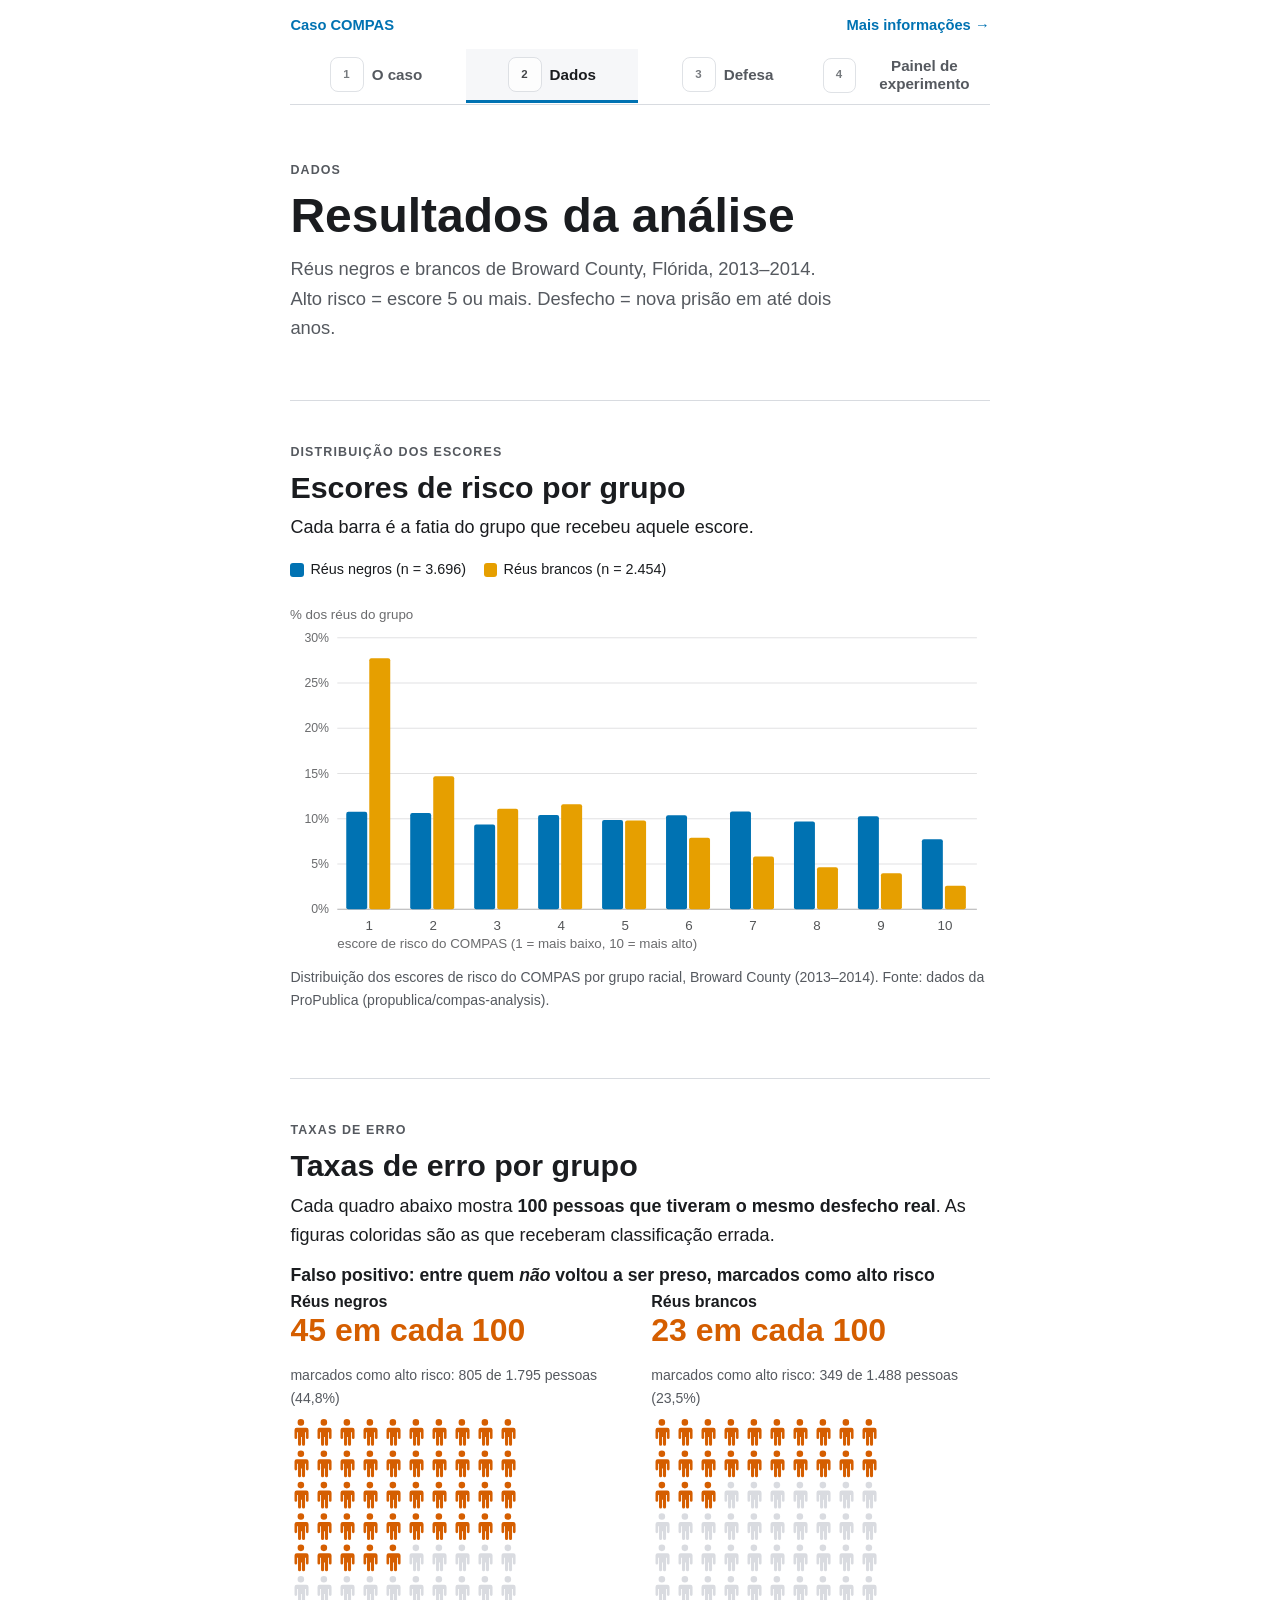
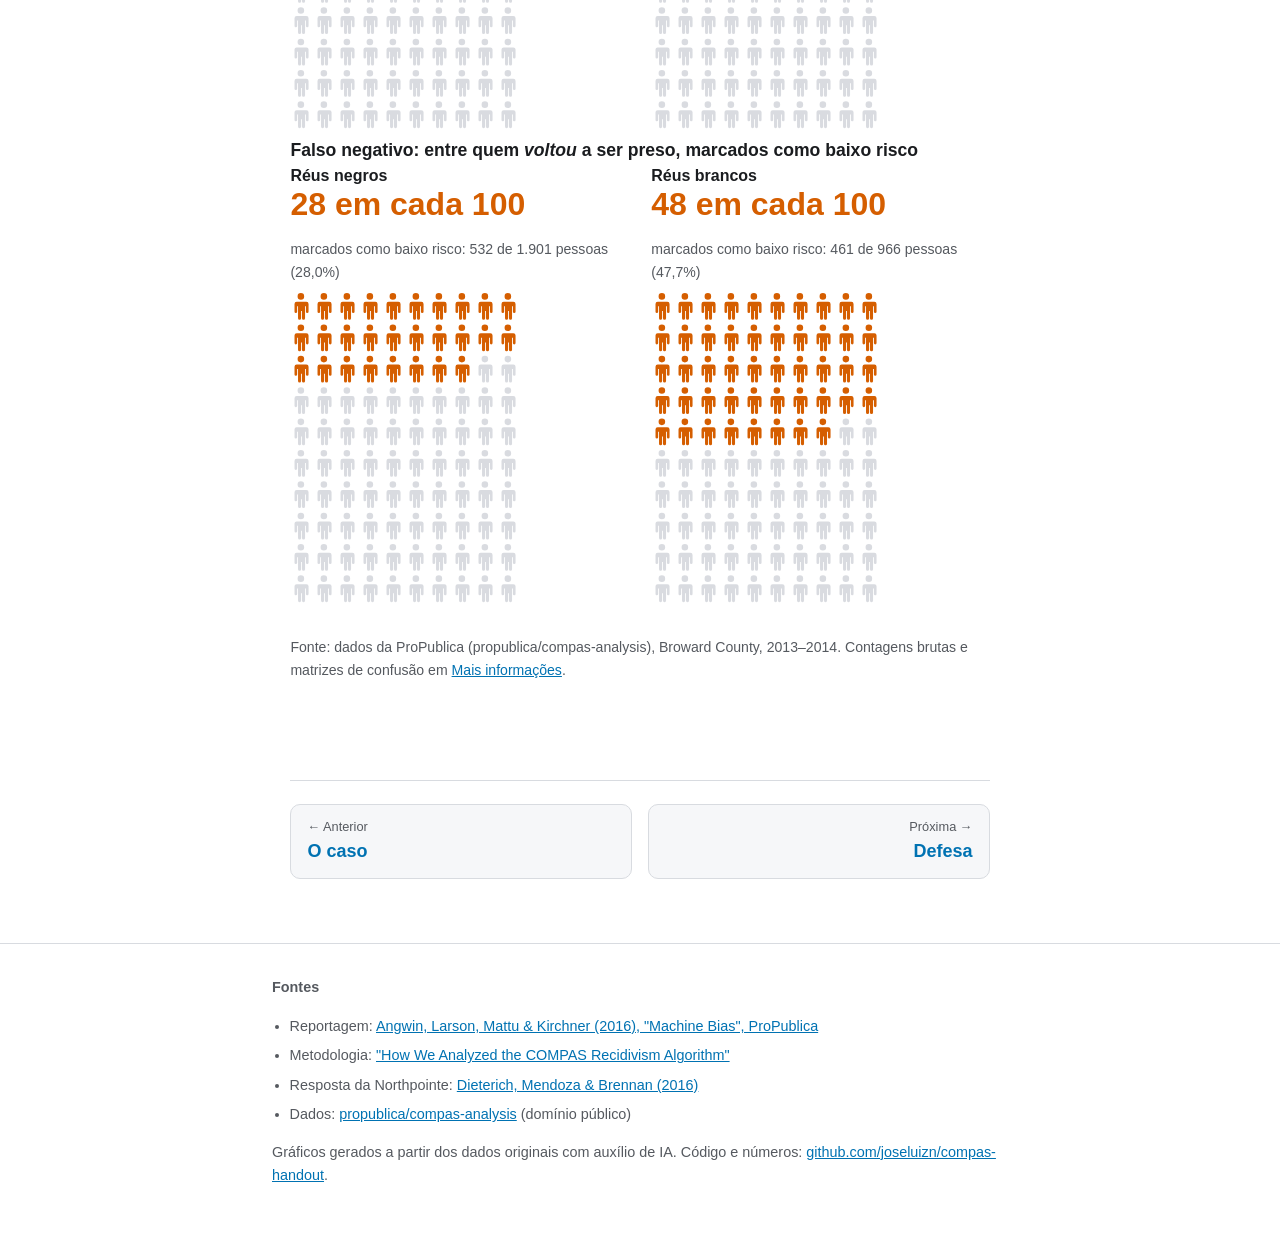
==== dados.html @ cc0e9880 "Divide o conteúdo em quatro páginas com navegação paginada Separa a narrativa em O caso, Dados, Defe" ====
<!doctype html>
<html lang="pt-BR">

<head>
  <meta charset="utf-8">
  <meta name="viewport" content="width=device-width, initial-scale=1">
  <title>Dados — Caso COMPAS</title>
  <meta name="description" content="Distribuição dos escores e taxas de erro por grupo racial, Broward County, 2013–2014.">
  <link rel="stylesheet" href="css/style.css">
</head>

<body>

  <header class="topo">
    <div class="topo-linha">
      <a class="marca" href="index.html">Caso COMPAS</a>
      <a class="mais" href="mais-informacoes.html">Mais informações →</a>
    </div>
    <nav class="abas" aria-label="Páginas do site">
      <ol>
        <li><a href="index.html"><span class="num">1</span>O caso</a></li>
        <li><a href="dados.html" aria-current="page"><span class="num">2</span>Dados</a></li>
        <li><a href="defesa.html"><span class="num">3</span>Defesa</a></li>
        <li><a href="painel.html"><span class="num">4</span>Painel de experimento</a></li>
      </ol>
    </nav>
  </header>

  <main>

    <section class="passo hero">
      <p class="rotulo">Dados</p>
      <h1>Resultados da análise</h1>
      <p class="sub">Réus negros e brancos de Broward County, Flórida, 2013–2014. Alto risco = escore 5
        ou mais. Desfecho = nova prisão em até dois anos.</p>
    </section>

    <section class="passo">
      <p class="rotulo">Distribuição dos escores</p>
      <h2>Escores de risco por grupo</h2>
      <p>Cada barra é a fatia do grupo que recebeu aquele escore.</p>
      <div class="legenda" id="legenda-decis"></div>
      <figure>
        <div class="rolavel" id="grafico-decis"></div>
        <figcaption>Distribuição dos escores de risco do COMPAS por grupo racial, Broward County
          (2013–2014). Fonte: dados da ProPublica (propublica/compas-analysis).</figcaption>
      </figure>
    </section>

    <section class="passo">
      <p class="rotulo">Taxas de erro</p>
      <h2>Taxas de erro por grupo</h2>
      <p>Cada quadro abaixo mostra <strong>100 pessoas que tiveram o mesmo desfecho real</strong>.
        As figuras coloridas são as que receberam classificação errada.</p>

      <h3>Falso positivo: entre quem <em>não</em> voltou a ser preso, marcados como alto risco</h3>
      <div class="waffles" id="waffles-fpr"></div>

      <h3>Falso negativo: entre quem <em>voltou</em> a ser preso, marcados como baixo risco</h3>
      <div class="waffles" id="waffles-fnr"></div>

      <p class="nota-fonte">Fonte: dados da ProPublica (propublica/compas-analysis), Broward County,
        2013–2014. Contagens brutas e matrizes de confusão em
        <a href="mais-informacoes.html">Mais informações</a>.</p>
    </section>

  <nav class="pager" aria-label="Navegação entre páginas">
    <a class="ant" href="index.html"><small>← Anterior</small>O caso</a>
    <a class="prox" href="defesa.html"><small>Próxima →</small>Defesa</a>
  </nav>

  </main>

  <footer>
    <div class="interno">
      <p><strong>Fontes</strong></p>
      <ul>
        <li>Reportagem: <a
            href="https://www.propublica.org/article/machine-bias-risk-assessments-in-criminal-sentencing">Angwin,
            Larson, Mattu &amp; Kirchner (2016), "Machine Bias", ProPublica</a></li>
        <li>Metodologia: <a
            href="https://www.propublica.org/article/how-we-analyzed-the-compas-recidivism-algorithm">"How We Analyzed
            the COMPAS Recidivism Algorithm"</a></li>
        <li>Resposta da Northpointe: <a
            href="https://embed.documentcloud.org/documents/2998391-ProPublica-Commentary-Final-070616/">Dieterich,
            Mendoza &amp; Brennan (2016)</a></li>
        <li>Dados: <a href="https://github.com/propublica/compas-analysis">propublica/compas-analysis</a> (domínio
          público)</li>
      </ul>
      <p>Gráficos gerados a partir dos dados originais com auxílio de IA. Código e números:
        <a href="https://github.com/joseluizn/compas-handout">github.com/joseluizn/compas-handout</a>.
      </p>
    </div>
  </footer>

  <script src="js/metrics-data.js"></script>
  <script src="js/story.js"></script>
</body>

</html>
---- css/style.css ----
/* COMPAS — hand-out visual. Paleta Okabe-Ito, sem dependências externas. */

:root {
  --azul: #0072b2;
  --laranja: #e69f00;
  --vermelho: #d55e00;
  --verde: #009e73;
  --roxo: #cc79a7;

  --bg: #ffffff;
  --bg-alt: #f6f7f9;
  --texto: #1a1c1f;
  --texto-suave: #55595f;
  --linha: #d8dbe0;
  --cinza-dado: #b9bec6;
  --realce: #fff6e2;
}

@media (prefers-color-scheme: dark) {
  :root {
    --azul: #4ea8de;
    --laranja: #f0b64a;
    --vermelho: #ff7a3d;
    --verde: #35c79a;
    --bg: #14161a;
    --bg-alt: #1c1f25;
    --texto: #eceef1;
    --texto-suave: #a5abb4;
    --linha: #333840;
    --cinza-dado: #565d67;
    --realce: #2a2417;
  }
}

* { box-sizing: border-box; }

body {
  margin: 0;
  background: var(--bg);
  color: var(--texto);
  font-family: "Source Sans Pro", "Inter", -apple-system, BlinkMacSystemFont,
    "Segoe UI", Helvetica, Arial, sans-serif;
  font-size: 18px;
  line-height: 1.6;
  -webkit-text-size-adjust: 100%;
}

main { max-width: 46rem; margin: 0 auto; padding: 0 1.15rem 4rem; }

h1, h2, h3 { line-height: 1.2; text-wrap: balance; }
h1 { font-size: clamp(1.9rem, 6vw, 3rem); margin: 0 0 .6rem; }
h2 { font-size: clamp(1.35rem, 4.2vw, 1.9rem); margin: 0 0 .5rem; }
h3 { font-size: 1.1rem; margin: 0 0 .35rem; }

p { margin: 0 0 1rem; }
a { color: var(--azul); }
strong { font-weight: 700; }

.passo {
  padding: 2.6rem 0;
  border-top: 1px solid var(--linha);
}

.rotulo {
  font-size: .78rem;
  letter-spacing: .09em;
  text-transform: uppercase;
  color: var(--texto-suave);
  margin: 0 0 .4rem;
  font-weight: 700;
}

/* Hero */
.hero {
  padding: 3.5rem 0 2.6rem;
  border-top: none;
}
.hero p.sub { font-size: 1.15rem; color: var(--texto-suave); max-width: 34rem; }
.nota-fonte { font-size: .88rem; color: var(--texto-suave); margin-top: 1.4rem; }

/* Blocos */
.caixa {
  background: var(--bg-alt);
  border: 1px solid var(--linha);
  border-radius: 10px;
  padding: 1.1rem 1.25rem;
  margin: 1.25rem 0;
}
.caixa h3 { margin-top: 0; }
.caixa ul { margin: .4rem 0 0; padding-left: 1.1rem; }
.caixa li { margin-bottom: .35rem; }
.caixa.realce { background: var(--realce); }

.criterio dt { font-weight: 700; margin-top: .7rem; }
.criterio dd { margin: 0 0 .2rem; color: var(--texto-suave); }

/* Gráficos */
figure { margin: 1.6rem 0; }
figure svg { width: 100%; height: auto; display: block; overflow: visible; }
figcaption {
  font-size: .88rem;
  color: var(--texto-suave);
  margin-top: .6rem;
}
.rolavel { overflow-x: auto; }

.legenda { display: flex; flex-wrap: wrap; gap: .35rem 1.1rem; margin: .3rem 0 .8rem; font-size: .9rem; }
.legenda span { display: inline-flex; align-items: center; gap: .4rem; }
.chip { width: .85rem; height: .85rem; border-radius: 3px; display: inline-block; }

/* Waffles */
.waffles { display: grid; grid-template-columns: repeat(auto-fit, minmax(15rem, 1fr)); gap: 1.4rem; }
.waffle h3 { font-size: 1rem; margin-bottom: .1rem; }
.waffle .valor { font-size: 2rem; font-weight: 700; line-height: 1.1; }
.waffle .detalhe { font-size: .88rem; color: var(--texto-suave); margin-bottom: .5rem; }

/* Widget */
.widget { background: var(--bg-alt); border: 1px solid var(--linha); border-radius: 10px; padding: 1.2rem; }
.widget label { display: block; font-weight: 700; margin-bottom: .3rem; }
.widget input[type="range"] { width: 100%; accent-color: var(--azul); }
.grade-num { display: grid; grid-template-columns: repeat(auto-fit, minmax(13rem, 1fr)); gap: .9rem; margin-top: 1rem; }
.grade-num .k { text-transform: none; letter-spacing: 0; line-height: 1.35; min-height: 3.4em; }
.grade-num .k small { display: block; opacity: .75; }
.num { background: var(--bg); border: 1px solid var(--linha); border-radius: 8px; padding: .6rem .75rem; }
.num .k { font-size: .8rem; color: var(--texto-suave); text-transform: uppercase; letter-spacing: .05em; }
.num .v { font-size: 1.5rem; font-weight: 700; font-variant-numeric: tabular-nums; }
.nota-widget { font-size: .95rem; margin-top: 1rem; }

/* Tabelas */
table { border-collapse: collapse; width: 100%; font-variant-numeric: tabular-nums; }
th, td { text-align: left; padding: .45rem .6rem; border-bottom: 1px solid var(--linha); }
th { font-size: .85rem; text-transform: uppercase; letter-spacing: .05em; color: var(--texto-suave); }
td.n { text-align: right; }

.matrizes { display: grid; grid-template-columns: repeat(auto-fit, minmax(17rem, 1fr)); gap: 1.4rem; }
.matriz table { font-size: .95rem; }
.matriz td.cell { text-align: right; font-weight: 700; }
.matriz .derivadas { font-size: .88rem; color: var(--texto-suave); margin-top: .5rem; }

/* Tarefa */
ol.perguntas { padding-left: 1.2rem; }
ol.perguntas li { margin-bottom: .8rem; }

/* Navegação e rodapé */
.topo { max-width: 46rem; margin: 0 auto; padding: .9rem 1.15rem 0; font-size: .92rem; }
.topo-linha { display: flex; justify-content: space-between; align-items: center; gap: 1rem; }
.topo a { text-decoration: none; font-weight: 700; }
.topo .mais[aria-current="page"] { color: var(--texto); }

.abas { margin-top: .7rem; border-bottom: 1px solid var(--linha); }
.abas ol { list-style: none; margin: 0; padding: 0; display: flex; gap: .25rem; }
.abas li { flex: 1 1 0; min-width: 0; }
.abas a {
  display: flex; flex-direction: column; align-items: center; gap: .1rem;
  padding: .5rem .3rem; text-align: center; line-height: 1.2;
  color: var(--texto-suave); border-bottom: 3px solid transparent; margin-bottom: -1px;
  font-size: .78rem; hyphens: auto;
}
.abas a .num { font-size: .72rem; letter-spacing: .08em; opacity: .8; }
.abas a[aria-current="page"] { color: var(--texto); border-bottom-color: var(--azul); background: var(--bg-alt); }
@media (min-width: 560px) {
  .abas a { flex-direction: row; justify-content: center; gap: .5rem; font-size: .95rem; }
}

.pager { display: flex; justify-content: space-between; gap: 1rem; margin-top: 2.6rem; padding-top: 1.4rem; border-top: 1px solid var(--linha); }
.pager a, .pager .vazio { flex: 1 1 0; min-width: 0; }
.pager a {
  display: block; padding: .75rem 1rem; border: 1px solid var(--linha); border-radius: 10px;
  text-decoration: none; font-weight: 700; background: var(--bg-alt);
}
.pager a small { display: block; font-weight: 400; color: var(--texto-suave); font-size: .8rem; }
.pager .prox { text-align: right; }
footer {
  border-top: 1px solid var(--linha);
  padding: 2rem 1.15rem 3rem;
  font-size: .9rem;
  color: var(--texto-suave);
}
footer .interno { max-width: 46rem; margin: 0 auto; }
footer ul { padding-left: 1.1rem; }
footer li { margin-bottom: .4rem; word-break: break-word; }
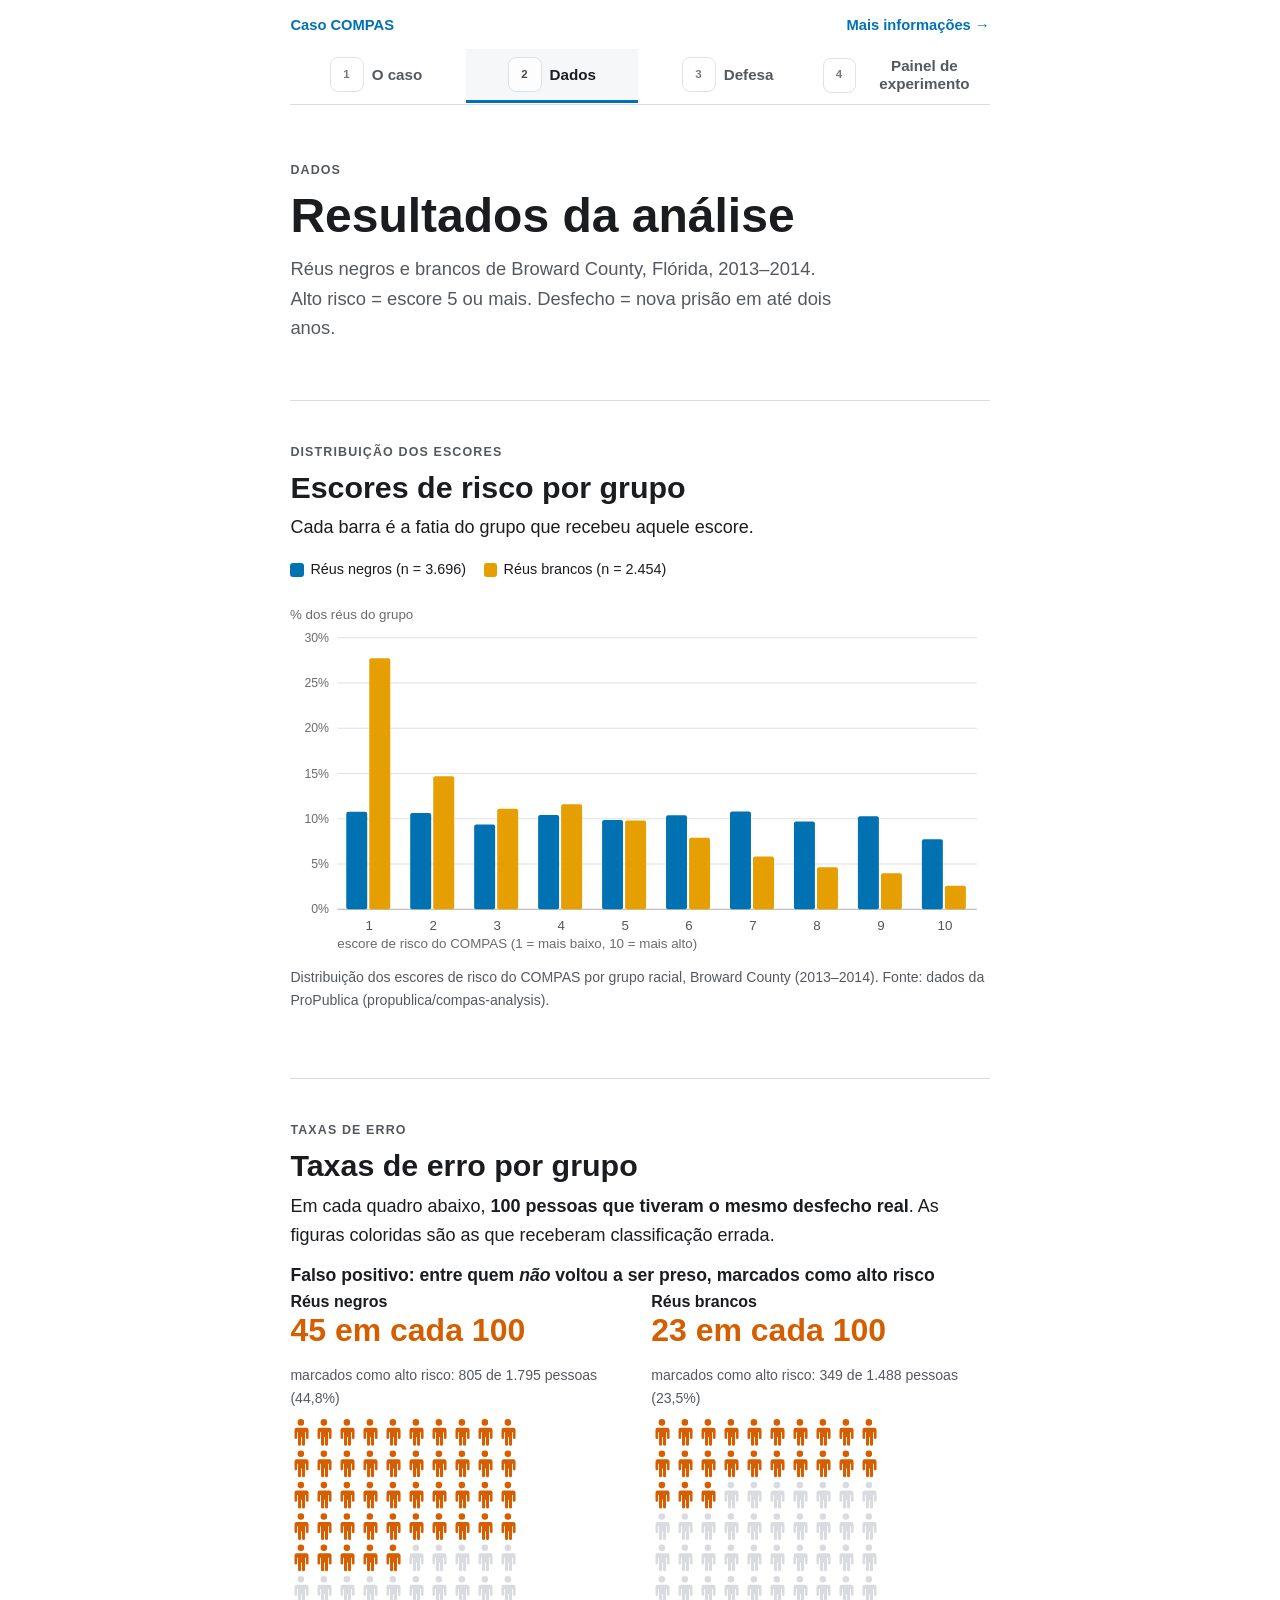
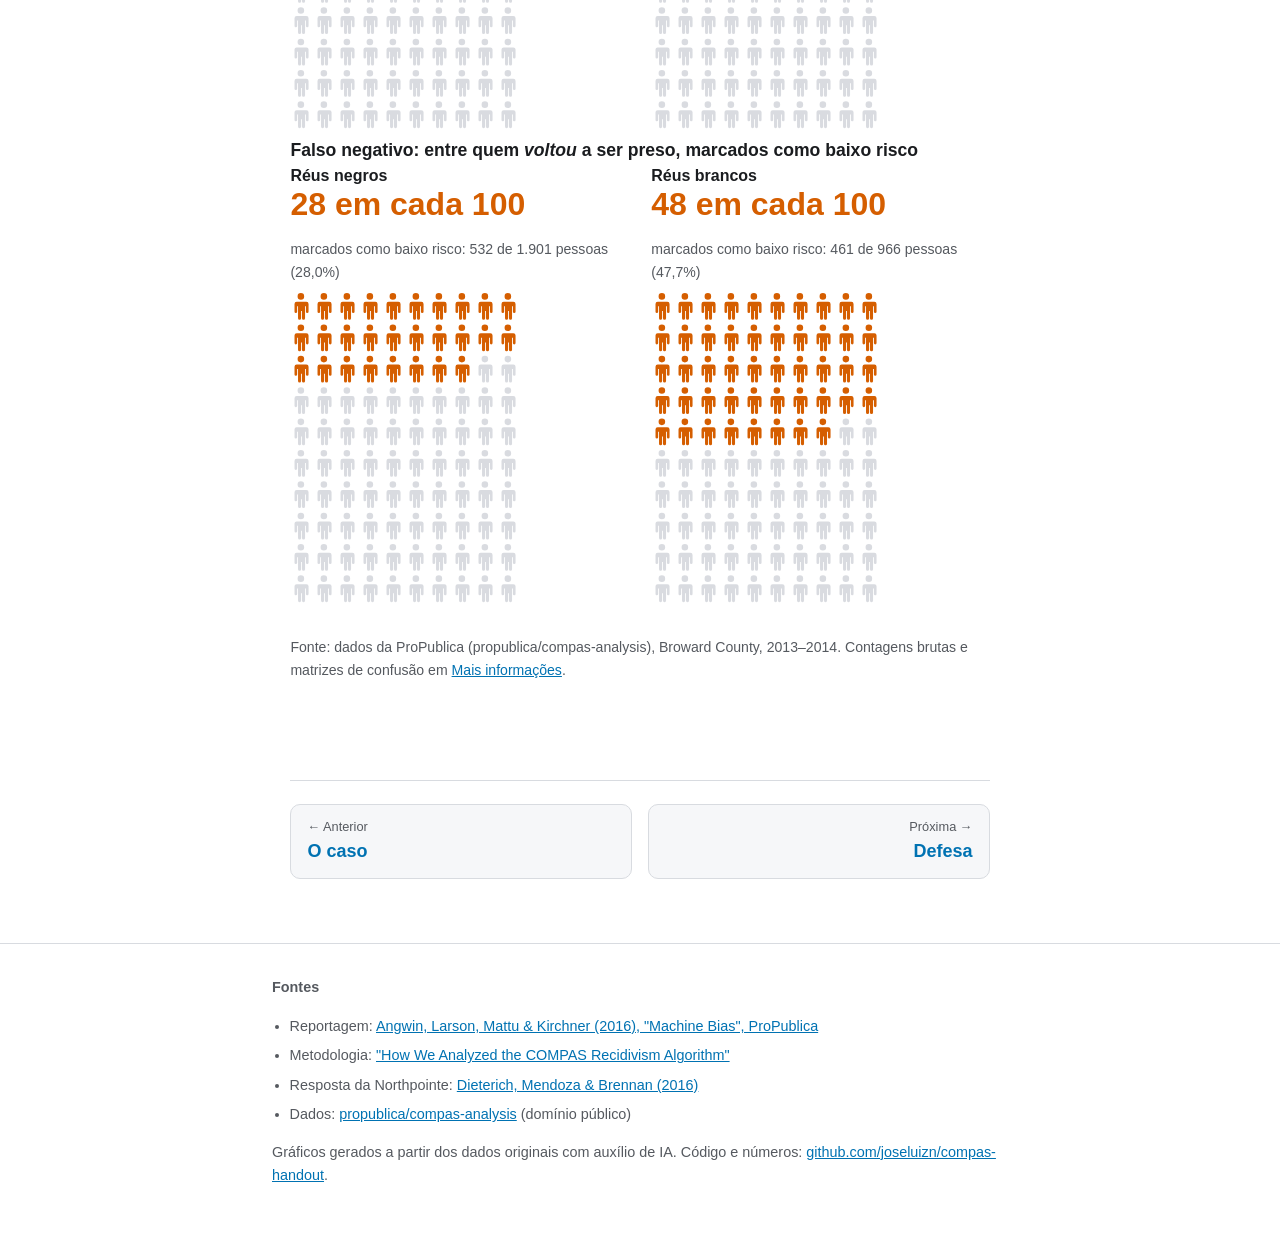
==== commit 63114511: "Ajusta legenda dos quadros de erro Co-Authored-By: Claude Opus 5.5 <noreply@anthropic.com> Claude-Se" ====
--- a/dados.html
+++ b/dados.html
@@ -50,7 +50,7 @@
     <section class="passo">
       <p class="rotulo">Taxas de erro</p>
       <h2>Taxas de erro por grupo</h2>
-      <p>Cada quadro abaixo mostra <strong>100 pessoas que tiveram o mesmo desfecho real</strong>.
+      <p>Em cada quadro abaixo, <strong>100 pessoas que tiveram o mesmo desfecho real</strong>.
         As figuras coloridas são as que receberam classificação errada.</p>
 
       <h3>Falso positivo: entre quem <em>não</em> voltou a ser preso, marcados como alto risco</h3>
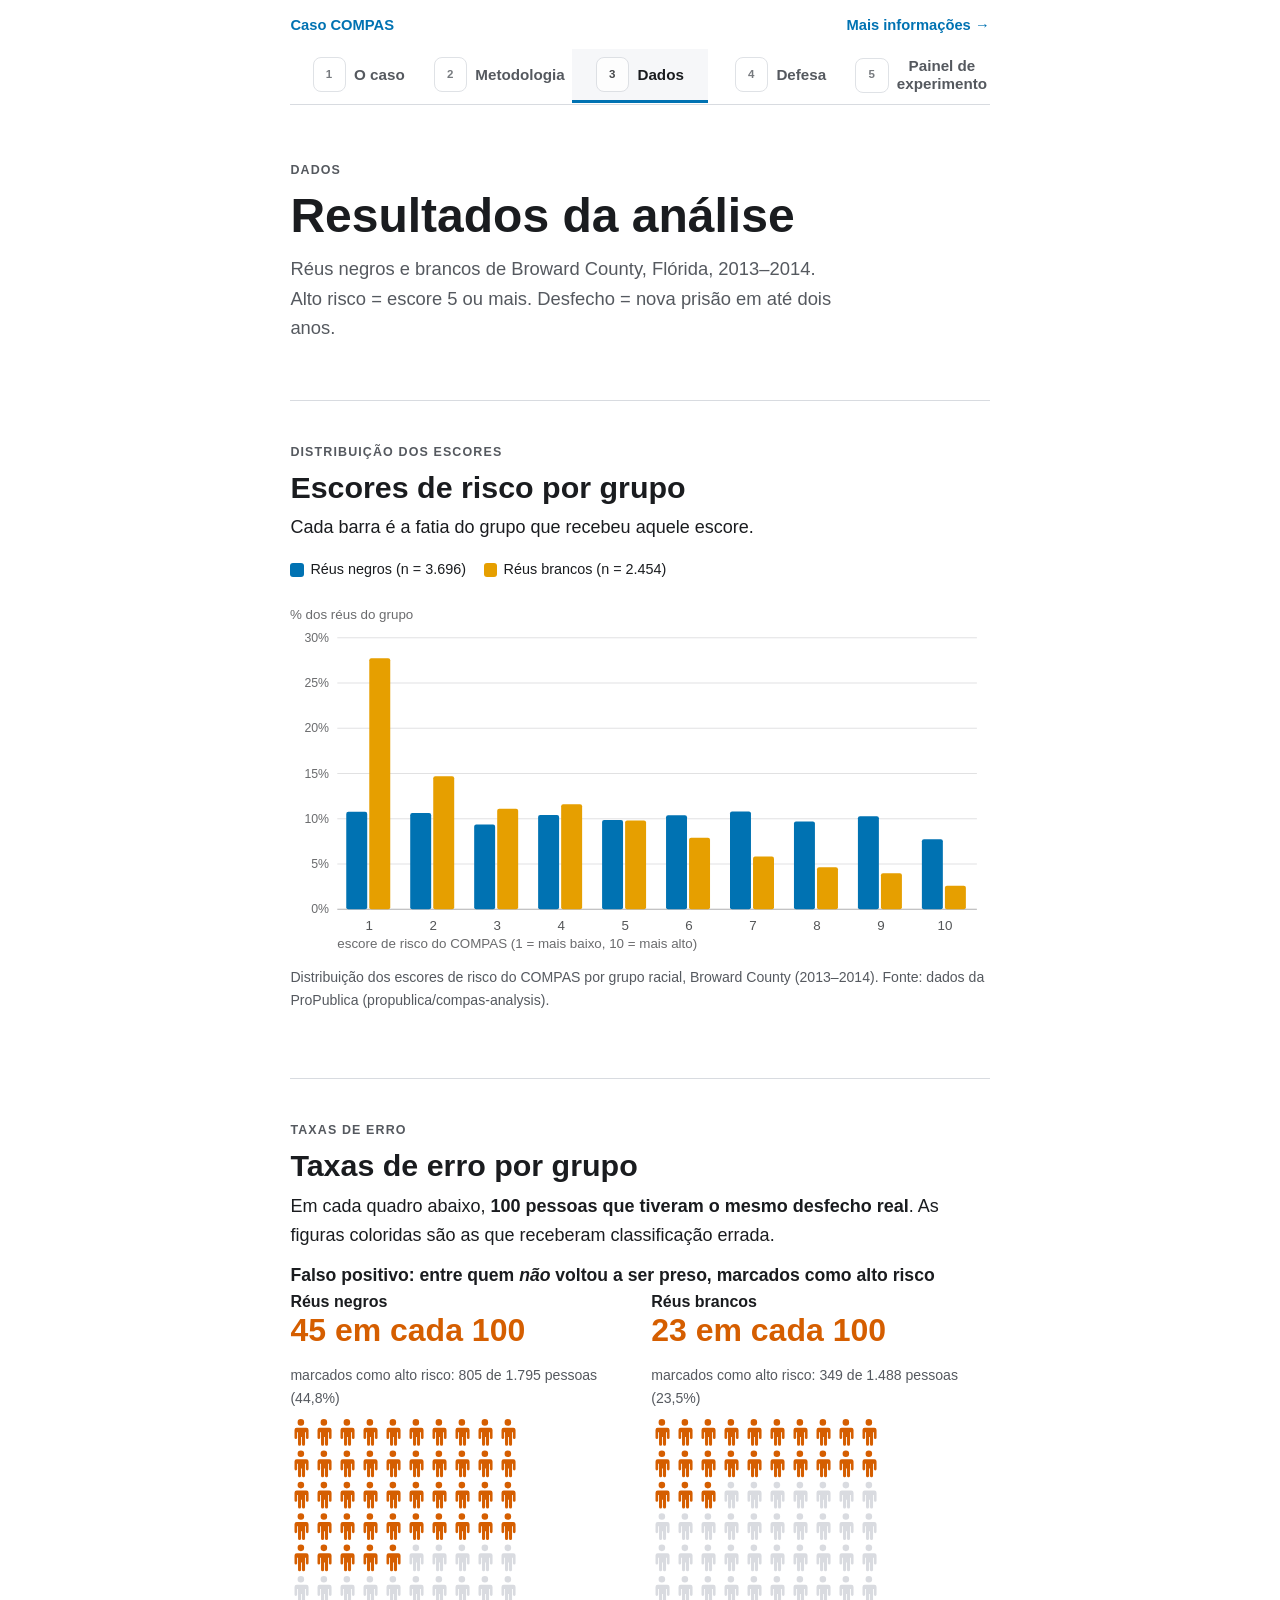
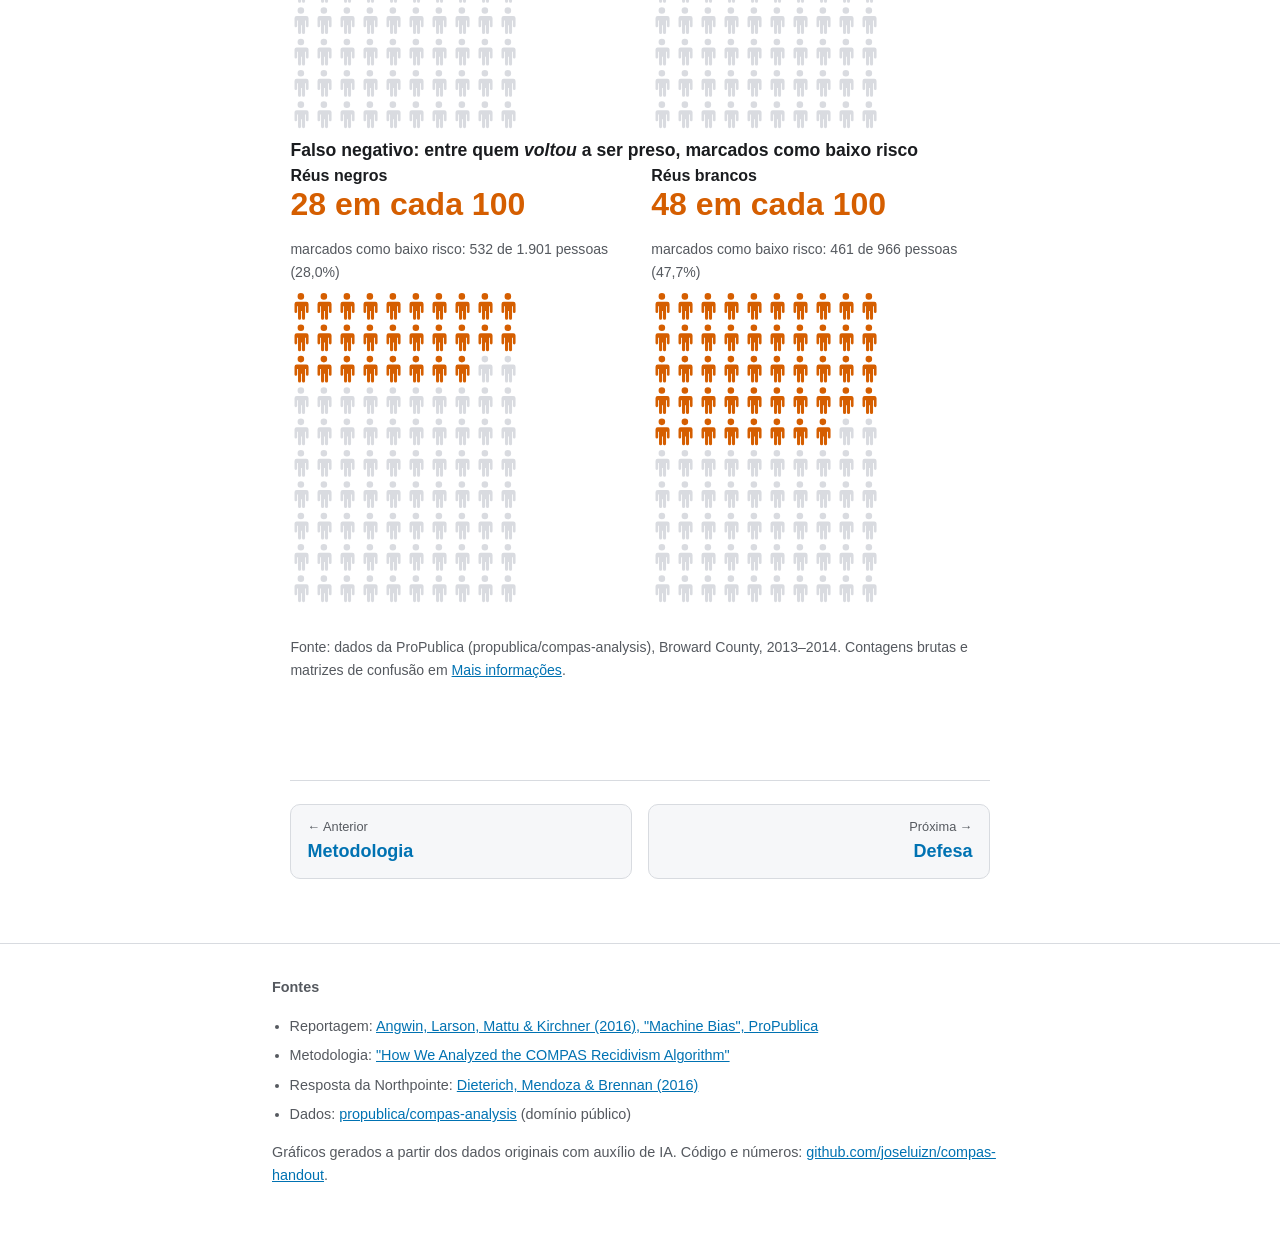
==== commit 06f9b0ab: "Move a metodologia para uma aba própria Cria metodologia.html com os critérios da análise da ProPubl" ====
--- a/dados.html
+++ b/dados.html
@@ -19,9 +19,10 @@
     <nav class="abas" aria-label="Páginas do site">
       <ol>
         <li><a href="index.html"><span class="num">1</span>O caso</a></li>
-        <li><a href="dados.html" aria-current="page"><span class="num">2</span>Dados</a></li>
-        <li><a href="defesa.html"><span class="num">3</span>Defesa</a></li>
-        <li><a href="painel.html"><span class="num">4</span>Painel de experimento</a></li>
+        <li><a href="metodologia.html"><span class="num">2</span>Metodologia</a></li>
+        <li><a href="dados.html" aria-current="page"><span class="num">3</span>Dados</a></li>
+        <li><a href="defesa.html"><span class="num">4</span>Defesa</a></li>
+        <li><a href="painel.html"><span class="num">5</span>Painel de experimento</a></li>
       </ol>
     </nav>
   </header>
@@ -65,7 +66,7 @@
     </section>
 
   <nav class="pager" aria-label="Navegação entre páginas">
-    <a class="ant" href="index.html"><small>← Anterior</small>O caso</a>
+    <a class="ant" href="metodologia.html"><small>← Anterior</small>Metodologia</a>
     <a class="prox" href="defesa.html"><small>Próxima →</small>Defesa</a>
   </nav>
 
